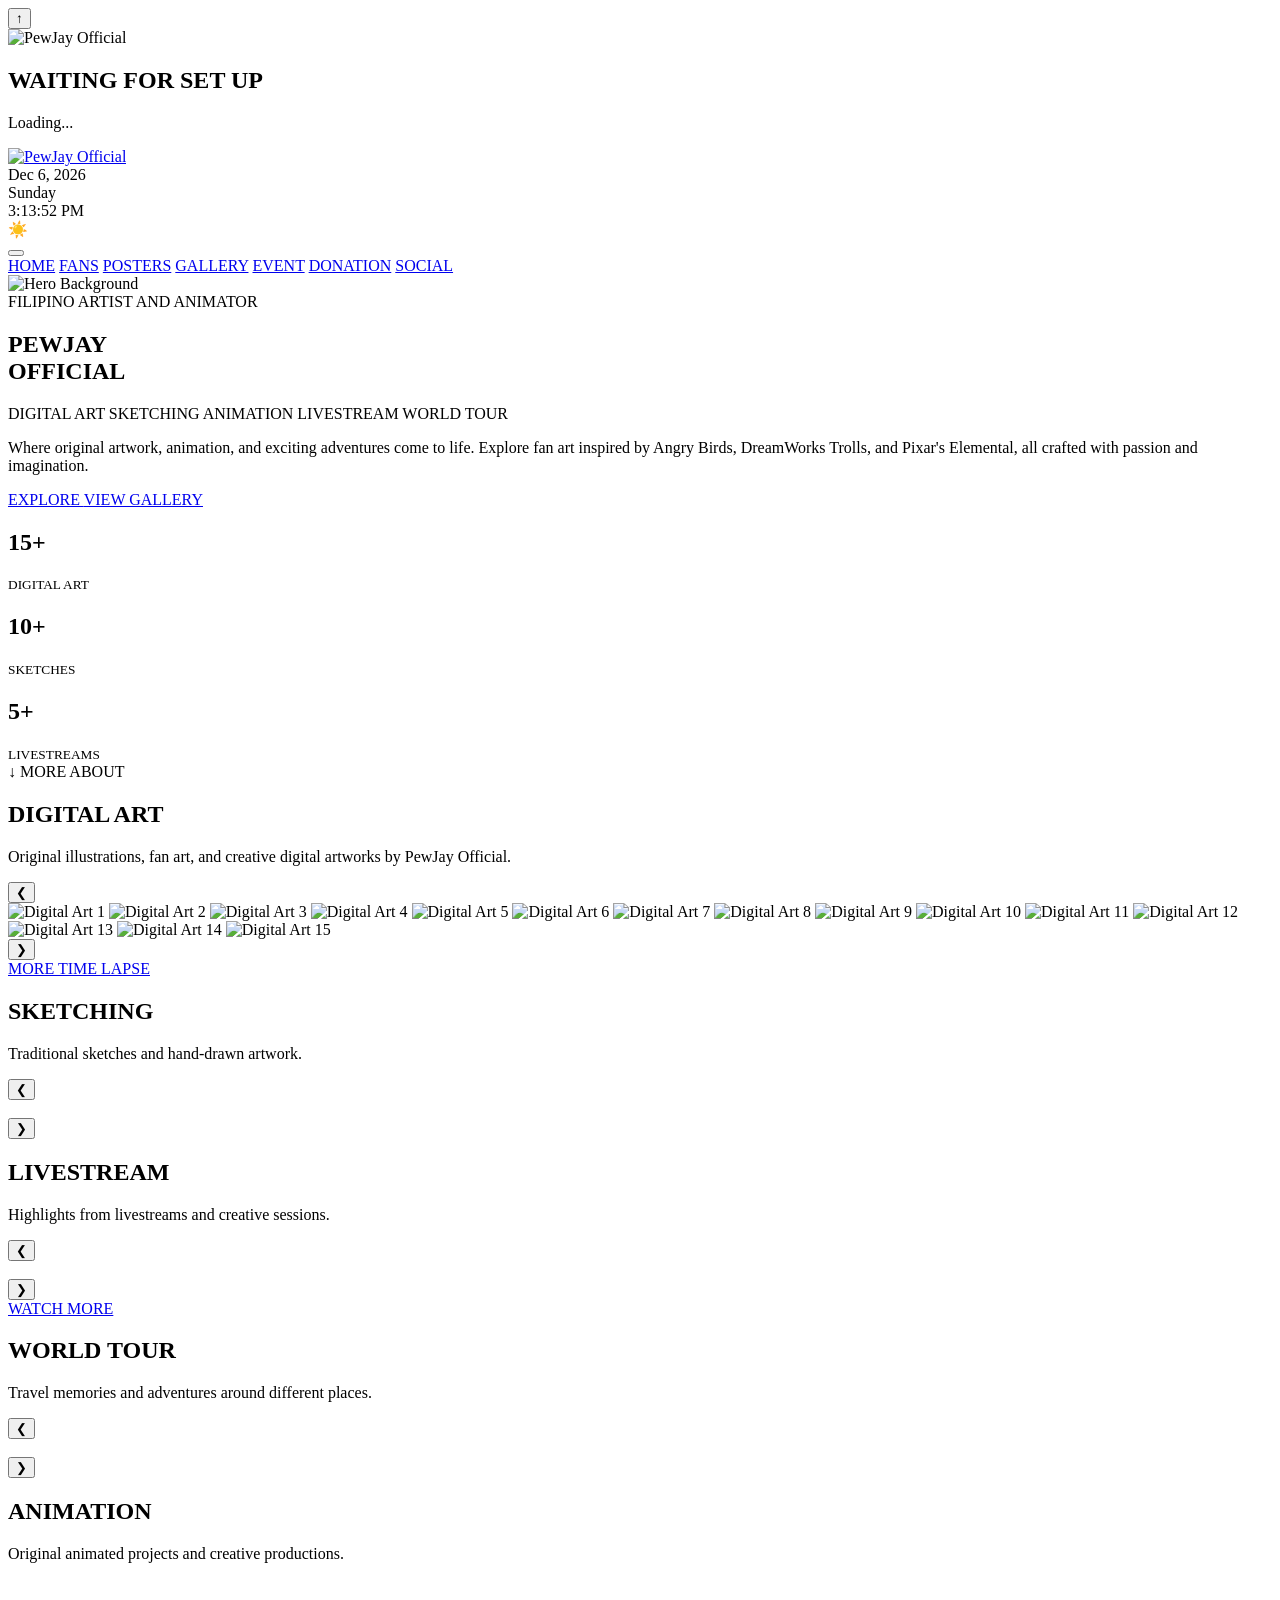
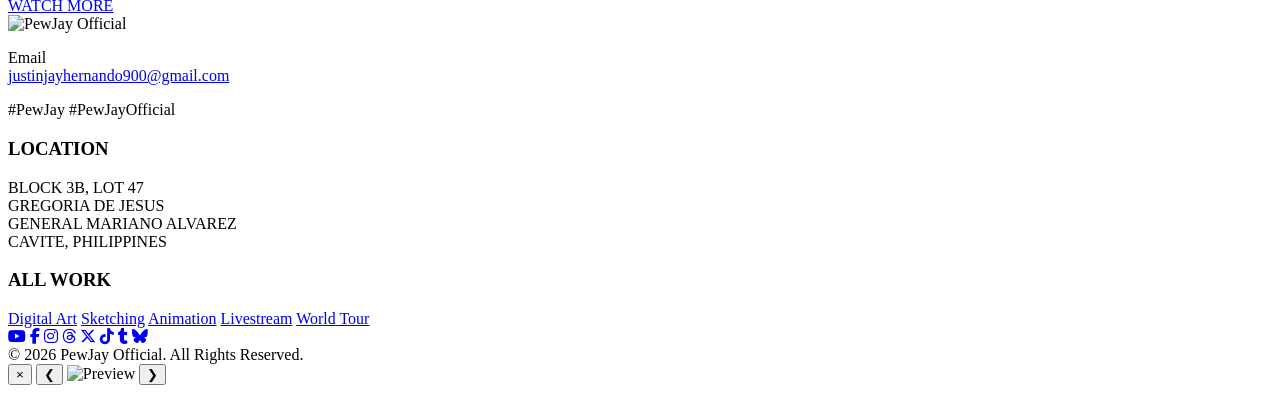
==== index.html @ 34555b6b "main" ====
<!DOCTYPE html>
<html lang="en">
<head>
    <meta charset="UTF-8">
    <meta name="viewport" content="width=device-width, initial-scale=1.0">

    <title>PewJay Official</title>

    <link rel="icon" href="images/logo/favicon.png">

    <!-- CSS -->
    <link rel="stylesheet" href="css/style.css">
    <link rel="stylesheet" href="css/animations.css">
    <link rel="stylesheet" href="css/responsive.css">

    <!-- Google Font -->
    <link rel="preconnect" href="https://fonts.googleapis.com">
    <link rel="preconnect" href="https://fonts.gstatic.com" crossorigin>
    <link href="https://fonts.googleapis.com/css2?family=Poppins:wght@300;400;500;600;700;800&display=swap" rel="stylesheet">
    <link rel="stylesheet" href="https://cdnjs.cloudflare.com/ajax/libs/font-awesome/6.7.2/css/all.min.css">

</head>

<body>

<!-- Scroll Progress -->
<div id="progressBar"></div>

<!-- Back To Top -->
<button id="backToTop" aria-label="Back to Top">
    ↑
</button>

<!-- Hero Particles -->
<div class="hero-particles">

    <span></span>
    <span></span>
    <span></span>
    <span></span>
    <span></span>
    <span></span>
    <span></span>
    <span></span>

</div>

<!-- ========================= -->
<!-- LOADING SCREEN -->
<!-- ========================= -->

<div id="loader">

    <div class="loader-card">

        <div class="loader-border"></div>

        <img src="images/logo/name.png"
             class="loader-logo"
             alt="PewJay Official">

        <h2>WAITING FOR SET UP</h2>

        <p>Loading...</p>

        <div class="loading-bar">

            <span></span>

        </div>

    </div>

</div>

<!-- ========================= -->
<!-- NAVIGATION -->
<!-- ========================= -->

<header class="navbar">

    <div class="nav-brand">
        <a href="index.html">
            <img src="images/logo/name.png"
            alt="PewJay Official"
            class="nav-logo">
        </a>
        <div id="navDate" class="nav-date"></div>
    </div>

    <div class="nav-right">

        <div class="datetime">

            <div class="day" id="day">
                Wednesday
            </div>

            <div class="clock" id="clock">
                12:00 PM
            </div>

        </div>

        <div class="theme-icon" id="themeIcon">
            ☀️
        </div>

        <button class="hamburger" id="hamburger">

            <span></span>
            <span></span>
            <span></span>

        </button>

    </div>

</header>

<!-- ========================= -->
<!-- MOBILE MENU -->
<!-- ========================= -->

<nav class="mobile-menu" id="mobileMenu">

    <a href="index.html">HOME</a>

    <a href="coming-soon.html">FANS</a>

    <a href="posters.html">POSTERS</a>

    <a href="coming-soon.html">GALLERY</a>

    <a href="event.html">EVENT</a>

    <a href="coming-soon.html">DONATION</a>

    <a href="social.html">SOCIAL</a>

</nav>

<!-- ========================= -->
<!-- HERO -->
<!-- ========================= -->

<section class="hero">

    <img src="images/hero/hero-bg.jpg"
         class="hero-bg"
         alt="Hero Background">

    <div class="hero-overlay"></div>

    <div class="hero-particles">
        <span></span>
        <span></span>
        <span></span>
        <span></span>
        <span></span>
        <span></span>
        <span></span>
        <span></span>
    </div>

    <div class="hero-container">

        <!-- LEFT -->

        <div class="hero-left">

            <div class="hero-tag">

                FILIPINO ARTIST AND ANIMATOR

            </div>

            <h1>

                PEWJAY
                <br>
                OFFICIAL

            </h1>

            <div class="hero-skills">

                <span>DIGITAL ART</span>

                <span>SKETCHING</span>

                <span>ANIMATION</span>

                <span>LIVESTREAM</span>

                <span>WORLD TOUR</span>

            </div>

            <p>

                Where original artwork, animation, and exciting adventures
                come to life. Explore fan art inspired by Angry Birds,
                DreamWorks Trolls, and Pixar's Elemental,
                all crafted with passion and imagination.

            </p>

            <div class="hero-buttons">

                <a href="#digital-art" class="btn primary">

                    EXPLORE

                </a>

                <a href="gallery.html" class="btn secondary">

                    VIEW GALLERY

                </a>

            </div>

            <div class="hero-stats">

                <div class="stat-card">

                    <h2>15+</h2>

                    <small>DIGITAL ART</small>

                </div>

                <div class="stat-card">

                    <h2>10+</h2>

                    <small>SKETCHES</small>

                </div>

                <div class="stat-card">

                    <h2>5+</h2>

                    <small>LIVESTREAMS</small>

                </div>

            </div>

        </div>

    </div>

    <div class="scroll-down">

        ↓

        <span>MORE ABOUT</span>

    </div>

</section>

<!-- ========================= -->
<!-- DIGITAL ART -->
<!-- ========================= -->

<section class="gallery-section" id="digital-art">

    <div class="section-header">

        <h2>DIGITAL ART</h2>

        <p>
            Original illustrations, fan art, and creative digital artworks by PewJay Official.
        </p>

    </div>

    <div class="slider-wrapper">

        <button class="slider-btn prev" id="digitalPrev">
            &#10094;
        </button>

        <div class="gallery-track" id="digitalTrack">

            <img src="images/digital-art/01.jpg" alt="Digital Art 1">
            <img src="images/digital-art/02.jpg" alt="Digital Art 2">
            <img src="images/digital-art/03.jpg" alt="Digital Art 3">
            <img src="images/digital-art/04.jpg" alt="Digital Art 4">
            <img src="images/digital-art/05.jpg" alt="Digital Art 5">
            <img src="images/digital-art/06.jpg" alt="Digital Art 6">
            <img src="images/digital-art/07.jpg" alt="Digital Art 7">
            <img src="images/digital-art/08.jpg" alt="Digital Art 8">
            <img src="images/digital-art/09.jpg" alt="Digital Art 9">
            <img src="images/digital-art/10.jpg" alt="Digital Art 10">
            <img src="images/digital-art/11.jpg" alt="Digital Art 11">
            <img src="images/digital-art/12.jpg" alt="Digital Art 12">
            <img src="images/digital-art/13.jpg" alt="Digital Art 13">
            <img src="images/digital-art/14.jpg" alt="Digital Art 14">
            <img src="images/digital-art/15.jpg" alt="Digital Art 15">

        </div>

        <button class="slider-btn next" id="digitalNext">
            &#10095;
        </button>

    </div>

    <div class="section-button">

        <a href="fans.html" class="btn primary">

            MORE TIME LAPSE

        </a>

    </div>

</section>

<!-- ========================= -->
<!-- SKETCHING -->
<!-- ========================= -->

<section class="gallery-section" id="sketching">

    <div class="section-header">
        <h2>SKETCHING</h2>
        <p>Traditional sketches and hand-drawn artwork.</p>
    </div>

    <div class="slider-wrapper">

        <button class="slider-btn prev">&#10094;</button>

        <div class="gallery-track">

            <img src="images/sketching/01.jpg" alt="">
            <img src="images/sketching/02.jpg" alt="">
            <img src="images/sketching/03.jpg" alt="">
            <img src="images/sketching/04.jpg" alt="">
            <img src="images/sketching/05.jpg" alt="">
            <img src="images/sketching/06.jpg" alt="">
            <img src="images/sketching/07.jpg" alt="">
            <img src="images/sketching/08.jpg" alt="">
            <img src="images/sketching/09.jpg" alt="">
            <img src="images/sketching/10.jpg" alt="">

        </div>

        <button class="slider-btn next">&#10095;</button>

    </div>

</section>

<section class="gallery-section" id="livestream">

    <div class="section-header">

        <h2>LIVESTREAM</h2>

        <p>Highlights from livestreams and creative sessions.</p>

    </div>

    <div class="slider-wrapper">

        <button class="slider-btn prev">&#10094;</button>

        <div class="gallery-track">

            <img src="images/livestream/01.jpg" alt="">
            <img src="images/livestream/02.jpg" alt="">
            <img src="images/livestream/03.jpg" alt="">
            <img src="images/livestream/04.jpg" alt="">
            <img src="images/livestream/05.jpg" alt="">

        </div>

        <button class="slider-btn next">&#10095;</button>

    </div>

    <div class="section-button">

        <a href="#" class="btn primary">

            WATCH MORE

        </a>

    </div>

</section>

<section class="gallery-section" id="world-tour">

    <div class="section-header">

        <h2>WORLD TOUR</h2>

        <p>Travel memories and adventures around different places.</p>

    </div>

    <div class="slider-wrapper">

        <button class="slider-btn prev">&#10094;</button>

        <div class="gallery-track">

            <img src="images/world-tour/01.jpg" alt="">
            <img src="images/world-tour/02.jpg" alt="">
            <img src="images/world-tour/03.jpg" alt="">
            <img src="images/world-tour/04.jpg" alt="">
            <img src="images/world-tour/05.jpg" alt="">
            <img src="images/world-tour/06.jpg" alt="">
            <img src="images/world-tour/07.jpg" alt="">
            <img src="images/world-tour/08.jpg" alt="">
            <img src="images/world-tour/09.jpg" alt="">
            <img src="images/world-tour/10.jpg" alt="">
            <img src="images/world-tour/11.jpg" alt="">
            <img src="images/world-tour/12.jpg" alt="">
            <img src="images/world-tour/13.jpg" alt="">
            <img src="images/world-tour/14.jpg" alt="">
            <img src="images/world-tour/15.jpg" alt="">

        </div>

        <button class="slider-btn next">&#10095;</button>

    </div>

</section>

<section class="gallery-section" id="animation">

    <div class="section-header">

        <h2>ANIMATION</h2>

        <p>Original animated projects and creative productions.</p>

    </div>

    <div class="gallery-track animation-grid">

        <img src="images/animation/01.jpg" alt="">
        <img src="images/animation/02.jpg" alt="">
        <img src="images/animation/03.jpg" alt="">

    </div>

    <div class="section-button">

        <a href="#" class="btn primary">

            WATCH MORE

        </a>

    </div>

</section>

<!-- ========================= -->
<!-- FOOTER -->
<!-- ========================= -->

<footer class="footer">

    <div class="footer-container">

        <!-- LEFT -->

        <div class="footer-column">

            <img src="images/logo/name.png"
                 alt="PewJay Official"
                 class="footer-logo">

            <p class="footer-email">

                Email

                <br>

                <a href="mailto:justinjayhernando900@gmail.com">
                    justinjayhernando900@gmail.com
                </a>

            </p>

            <div class="hashtags">

                <span>#PewJay</span>

                <span>#PewJayOfficial</span>

            </div>

        </div>

        <!-- MIDDLE -->

        <div class="footer-column">

            <h3>LOCATION</h3>

            <p>

                BLOCK 3B, LOT 47

                <br>

                GREGORIA DE JESUS

                <br>

                GENERAL MARIANO ALVAREZ

                <br>

                CAVITE, PHILIPPINES

            </p>

        </div>

        <!-- RIGHT -->

        <div class="footer-column">

            <h3>ALL WORK</h3>

            <a href="#digital-art">Digital Art</a>
            <a href="#sketching">Sketching</a>
            <a href="#animation">Animation</a>
            <a href="#livestream">Livestream</a>
            <a href="#world-tour">World Tour</a>

        </div>

    </div>

    <!-- Social -->

    <div class="social-icons">

        <a href="https://youtube.com/@PewJay_Art"><i class="fa-brands fa-youtube"></i></a>

        <a href="https://www.facebook.com/share/1BvWfZyaUS/"><i class="fa-brands fa-facebook-f"></i></a>

        <a href="https://www.instagram.com/PewJay_Art"><i class="fa-brands fa-instagram"></i></a>

        <a href="https://www.threads.net/@pewjay_art"><i class="fa-brands fa-threads"></i></a>

        <a href="https://www.x.com/PewJay_Art"><i class="fa-brands fa-x-twitter"></i></a>

        <a href="https://www.tiktok.com/@pewjay_art"><i class="fa-brands fa-tiktok"></i></a>

        <a href="https://www.tumblr.com/pewjayart"><i class="fa-brands fa-tumblr"></i></a>

        <a href="https://bsky.app/profile/pewjayart.bsky.social"><i class="fa-brands fa-bluesky"></i></a>

    </div>

    <div class="copyright">

        © 2026 PewJay Official.
        All Rights Reserved.

    </div>

</footer>

<!-- ========================= -->
<!-- JS -->
<!-- ========================= -->

<script src="js/menu.js"></script>
<script src="js/datetime.js"></script>
<script src="js/script.js"></script>
<script src="js/slider.js"></script>

<!-- ========================= -->
<!-- IMAGE LIGHTBOX -->
<!-- ========================= -->

<div class="lightbox" id="lightbox">

    <button class="lightbox-close" id="lightboxClose">
        &times;
    </button>

    <button class="lightbox-arrow lightbox-prev" id="lightboxPrev">
        &#10094;
    </button>

    <img src="" alt="Preview" id="lightboxImage">

    <button class="lightbox-arrow lightbox-next" id="lightboxNext">
        &#10095;
    </button>

</div>

</body>
</html>
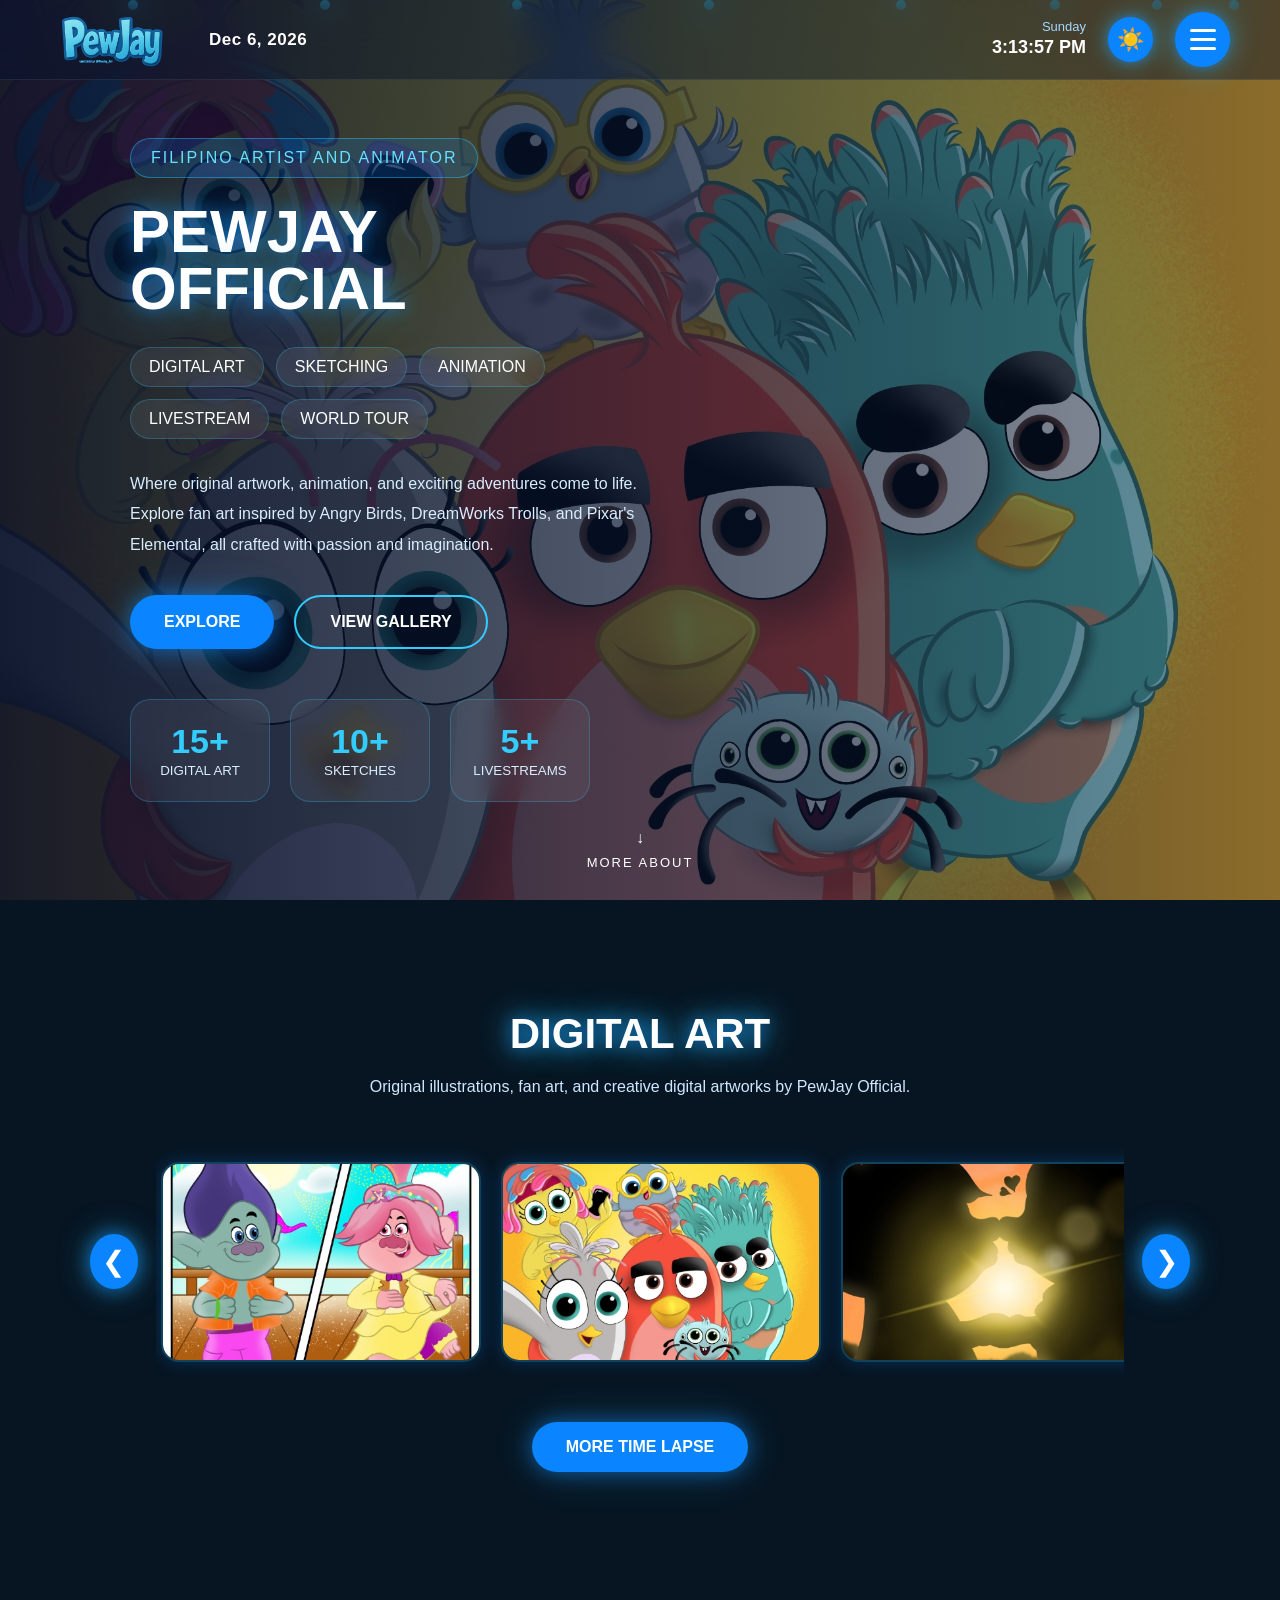
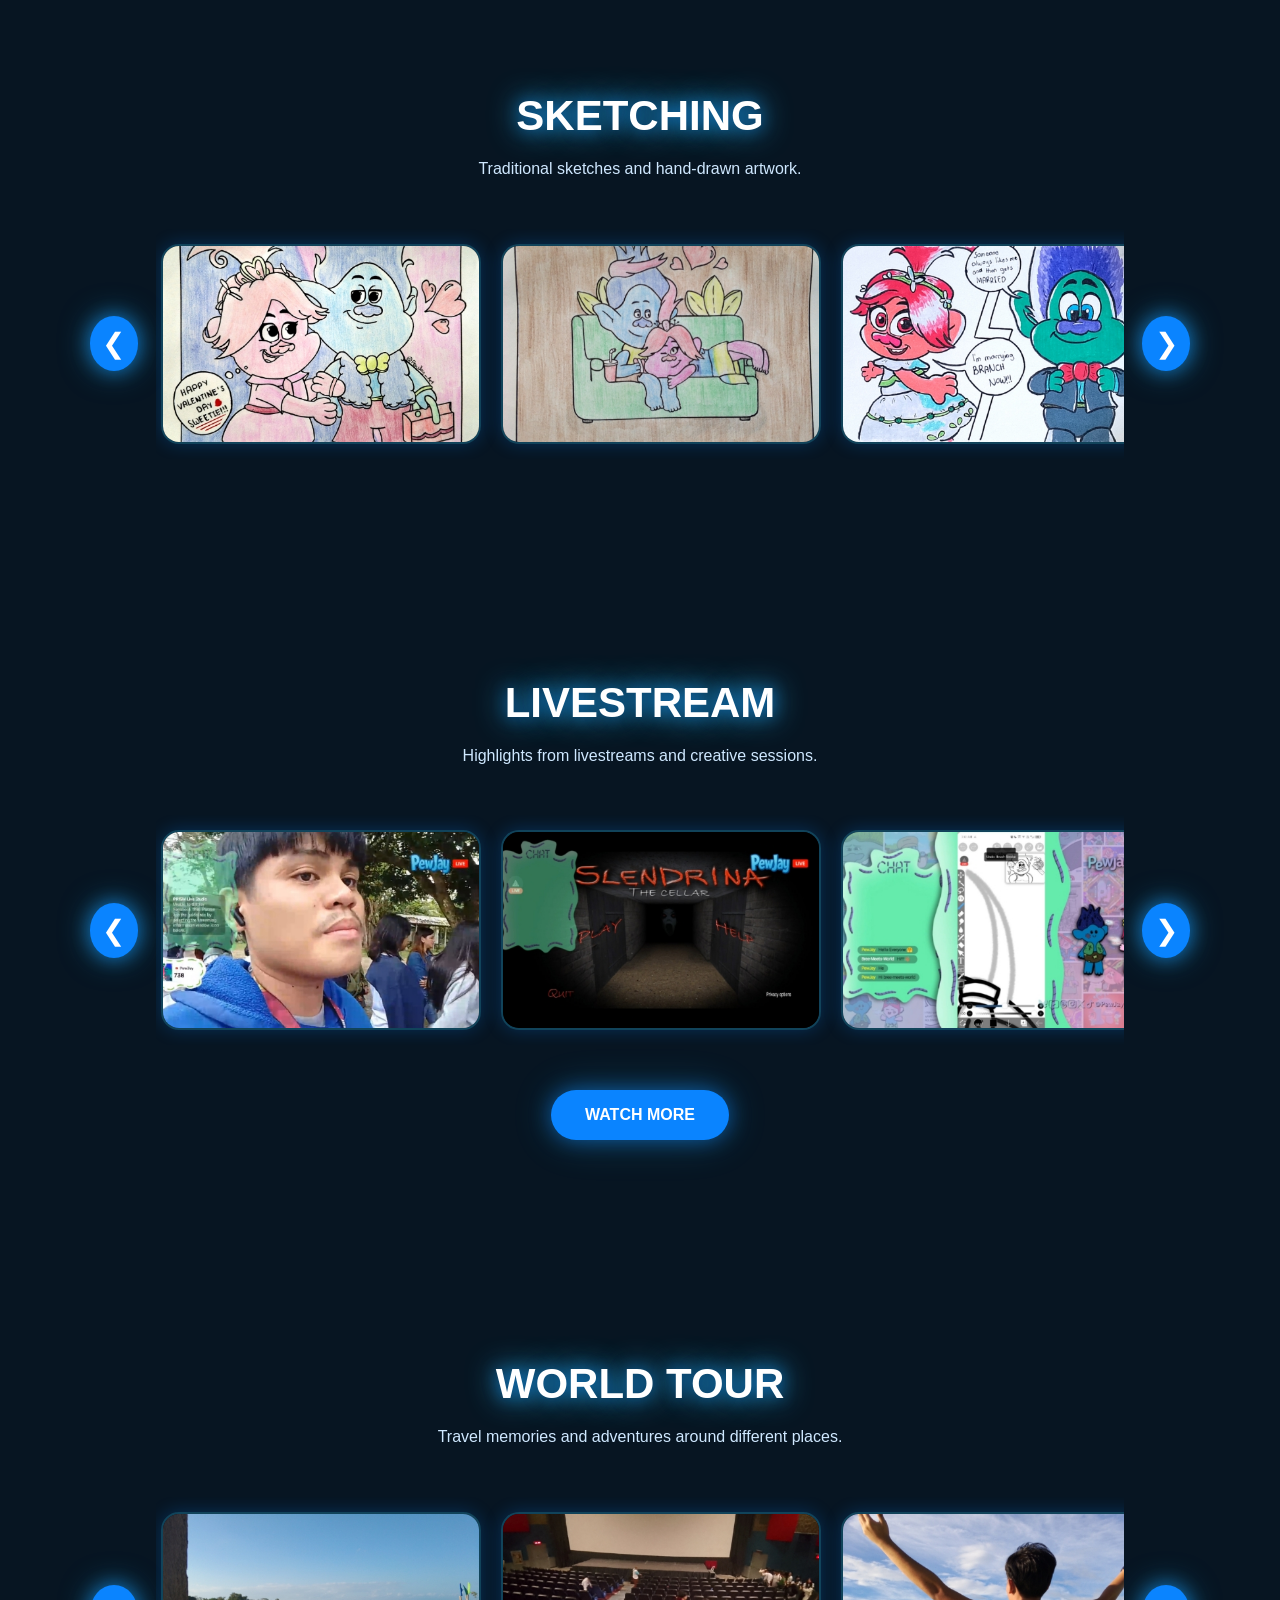
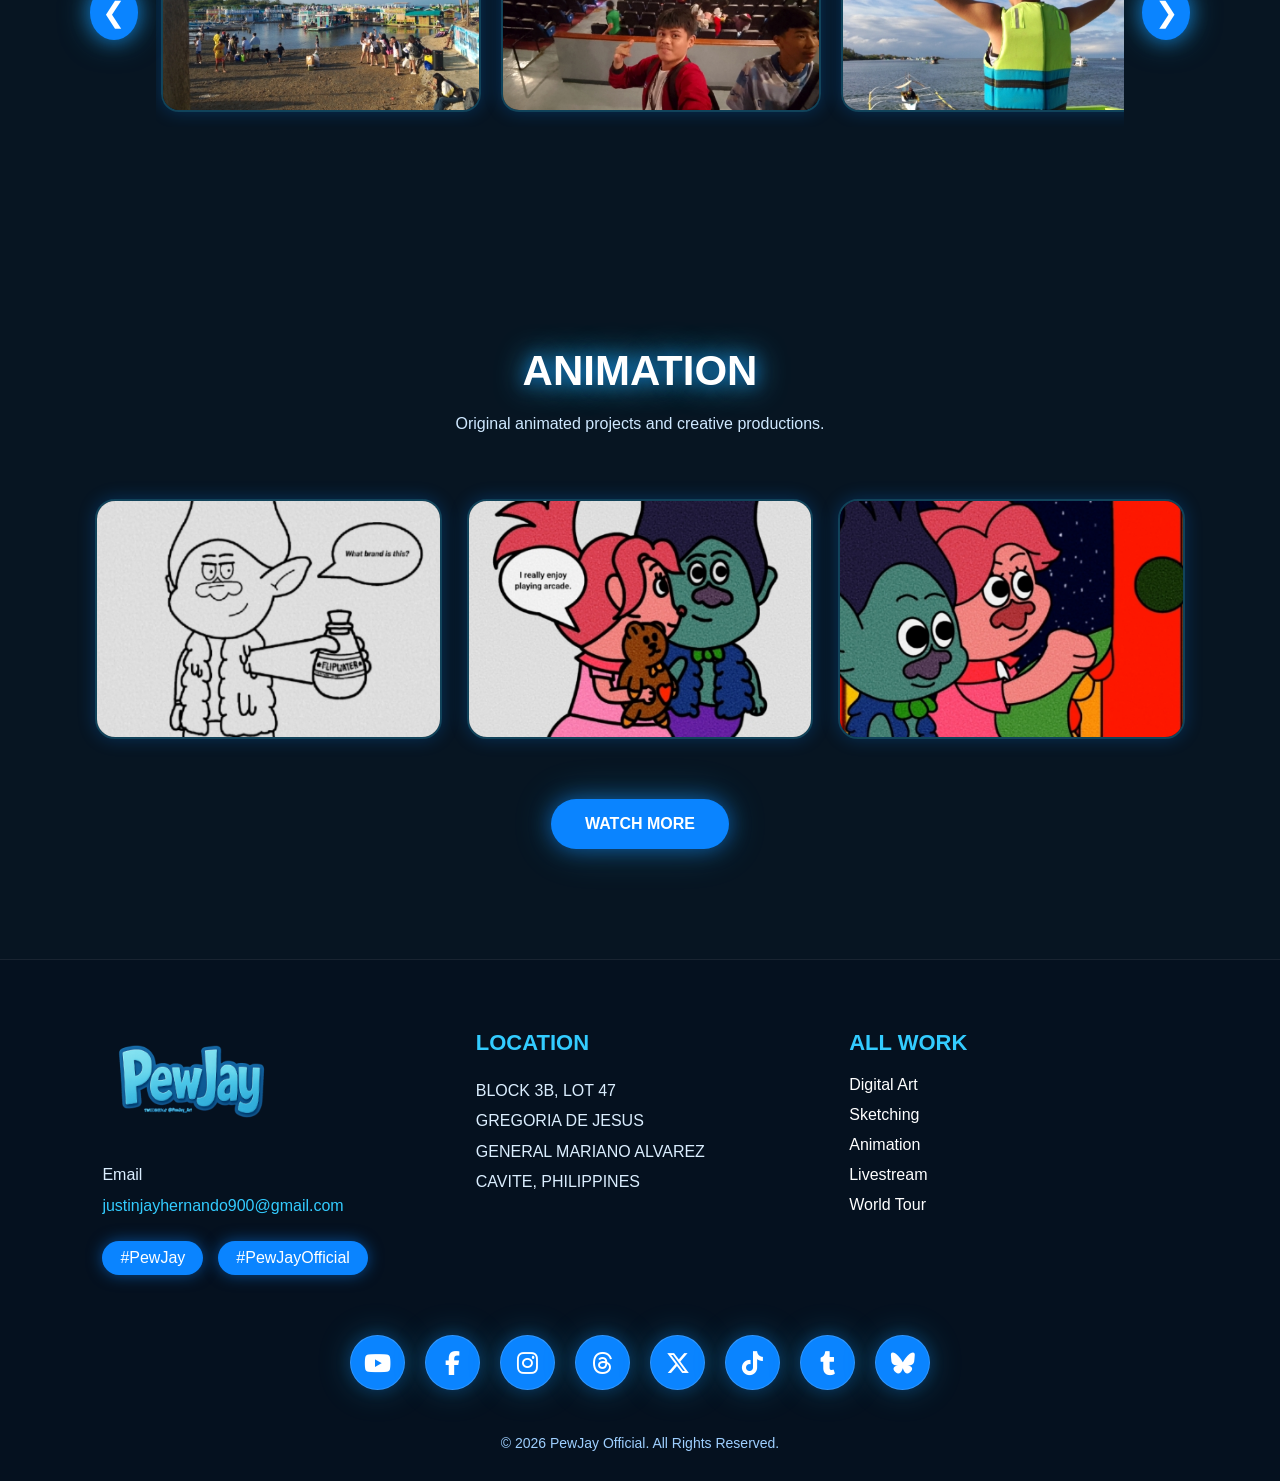
==== commit 64904736: "Web Public" ====
--- a/index.html
+++ b/index.html
@@ -314,7 +314,7 @@
 
     <div class="section-button">
 
-        <a href="fans.html" class="btn primary">
+        <a href="https://www.youtube.com/playlist?list=PLz_IJ1Y2qDjf3nwlN-9SB6114hs3--nUu" class="btn primary">
 
             MORE TIME LAPSE
 
@@ -460,7 +460,7 @@
 
     <div class="section-button">
 
-        <a href="#" class="btn primary">
+        <a href="https://www.youtube.com/playlist?list=PLz_IJ1Y2qDjft7EW_Q4PwpkhBrp4nhJ3N" class="btn primary">
 
             WATCH MORE
 
--- a/css/style.css
+++ b/css/style.css
@@ -0,0 +1,1757 @@
+/* ==========================================
+   PEWJAY OFFICIAL
+   Main Stylesheet
+========================================== */
+
+*{
+    margin:0;
+    padding:0;
+    box-sizing:border-box;
+}
+
+html{
+    scroll-behavior:smooth;
+}
+
+body{
+    font-family:'Poppins',sans-serif;
+    background:#071522;
+    color:#fff;
+    overflow-x:hidden;
+}
+
+/* Scrollbar */
+
+::-webkit-scrollbar{
+    width:10px;
+}
+
+::-webkit-scrollbar-track{
+    background:#071522;
+}
+
+::-webkit-scrollbar-thumb{
+    background:#0A84FF;
+    border-radius:20px;
+}
+
+::-webkit-scrollbar-thumb:hover{
+    background:#33CCFF;
+}
+
+/* ===========================
+   Navigation
+=========================== */
+
+.navbar{
+    position:fixed;
+    top:0;
+    left:0;
+    width:100%;
+    height:80px;
+    display:flex;
+    justify-content:space-between;
+    align-items:center;
+    padding:0 70px;
+    z-index:9999;
+
+    background:rgba(8,20,45,.45);
+    backdrop-filter:blur(18px);
+
+    border-bottom:1px solid rgba(255,255,255,.08);
+
+    transition:.35s;
+}
+
+.nav-logo img{
+    height:60px;
+    display:block;
+}
+
+.nav-right{
+    display:flex;
+    align-items:center;
+    gap:22px;
+}
+
+/* Logo + Date */
+
+.nav-brand{
+
+    display:flex;
+
+    align-items:center;
+
+    gap:18px;
+
+}
+
+.nav-logo{
+
+    width:125px;
+
+    height:auto;
+
+    margin-top: 7px;
+
+}
+
+.nav-date{
+
+    padding:8px 16px;
+
+    border-radius:30px;
+
+    color:#FFFFFF;
+
+    font-size:17px;
+
+    font-weight:600;
+
+    letter-spacing:.5px;
+
+    white-space:nowrap;
+
+
+}
+
+/* ===========================
+   Date Time
+=========================== */
+
+.datetime{
+    text-align:right;
+    line-height:1.3;
+}
+
+.day{
+    font-size:13px;
+    color:#A6D8FF;
+}
+
+.clock{
+    font-size:18px;
+    font-weight:700;
+    color:#ffffff;
+}
+
+/* ===========================
+   Day / Night
+=========================== */
+
+.theme-icon{
+    width:45px;
+    height:45px;
+
+    border-radius:50%;
+
+    display:flex;
+    align-items:center;
+    justify-content:center;
+
+    background:#0A84FF;
+
+    cursor:pointer;
+
+    font-size:22px;
+
+    box-shadow:
+    0 0 10px #0a84ff7e,
+    0 0 25px #33ccff7a;
+
+    transition:.3s;
+}
+
+.theme-icon:hover{
+
+    transform:rotate(25deg) scale(1.08);
+
+}
+
+/* ===========================
+   Hamburger
+=========================== */
+
+.hamburger{
+
+    width:55px;
+    height:55px;
+    transition:.3s;
+
+
+    border:none;
+    outline:none;
+
+    border-radius:50%;
+
+    cursor:pointer;
+
+    display:flex;
+    flex-direction:column;
+    justify-content:center;
+    align-items:center;
+
+    gap:6px;
+
+    background:#0A84FF;
+
+    box-shadow:
+    0 0 10px #0a84ff7c,
+    0 0 30px #33ccff79;
+
+}
+
+.hamburger.active span:nth-child(1){
+
+    transform:
+    translateY(9px)
+    rotate(45deg);
+
+}
+
+.hamburger.active span:nth-child(2){
+
+    opacity:0;
+
+}
+
+.hamburger.active span:nth-child(3){
+
+    transform:
+    translateY(-9px)
+    rotate(-45deg);
+
+}
+
+.hamburger span{
+
+    width:26px;
+    height:3px;
+
+    border-radius:5px;
+
+    background:white;
+
+    transition:.35s;
+
+}
+
+/* ===========================
+   Mobile Menu
+=========================== */
+
+.mobile-menu{
+
+    position:fixed;
+
+    top:80px;
+    right:-320px;
+
+    width:280px;
+    height:calc(100vh - 80px);
+
+    background:#071522;
+
+    display:flex;
+    flex-direction:column;
+
+    padding:40px;
+
+    gap:25px;
+
+    transition:.35s;
+
+    z-index:999;
+
+    border-left:1px solid rgba(255,255,255,.08);
+
+}
+
+.mobile-menu.active{
+
+    right:0;
+
+}
+
+.mobile-menu a{
+
+    position:relative;
+
+    color:white;
+
+    text-decoration:none;
+
+    font-weight:600;
+
+    letter-spacing:1px;
+
+    transition:.3s;
+
+}
+
+.mobile-menu a::after{
+
+    content:"";
+
+    position:absolute;
+
+    left:0;
+
+    bottom:-6px;
+
+    width:0;
+
+    height:2px;
+
+    background:#33CCFF;
+
+    transition:.35s;
+
+}
+
+.mobile-menu a:hover::after{
+
+    width:100%;
+
+}
+
+.mobile-menu a:hover{
+
+    color:#33CCFF;
+
+    padding-left:8px;
+
+}
+
+/* ===========================
+   Hero
+=========================== */
+
+.hero{
+
+    position:relative;
+
+    min-height:100vh;
+
+    display:flex;
+
+    align-items:center;
+
+    overflow:hidden;
+
+}
+
+.hero-bg{
+
+    position:absolute;
+
+    inset:0;
+
+    width:100%;
+
+    height:100%;
+
+    object-fit:cover;
+
+    animation:zoomHero 20s ease-in-out infinite alternate;
+
+}
+
+.hero-overlay{
+
+    position:absolute;
+
+    inset:0;
+
+    background:
+    linear-gradient(
+    90deg,
+    rgba(6,15,40,.92),
+    rgba(6,20,45,.70),
+    rgba(5,20,45,.45)
+    );
+
+}
+
+.hero-container{
+
+    position:relative;
+
+    z-index:5;
+
+    width:100%;
+    max-width:1500px;
+
+    margin:0 auto;
+
+    padding:120px 100px 80px;
+
+    display:grid;
+
+    grid-template-columns:1.1fr .9fr;
+
+    gap:80px;
+
+    align-items:center;
+
+}
+
+.hero-tag{
+
+    display:inline-block;
+
+    padding:10px 20px;
+
+    border-radius:50px;
+
+    background:rgba(10,132,255,.18);
+
+    border:1px solid rgba(51,204,255,.4);
+
+    color:#66E0FF;
+
+    letter-spacing:2px;
+
+    margin-bottom:25px;
+
+}
+
+.hero h1{
+
+    font-size:84px;
+
+    line-height:.95;
+
+    margin-bottom:30px;
+
+    text-shadow:
+
+    0 0 15px #0a84ff88,
+
+    0 0 35px #33ccff85;
+
+}
+
+.hero-skills{
+
+    display:flex;
+
+    flex-wrap:wrap;
+
+    gap:12px;
+
+    margin-bottom:30px;
+
+}
+
+.hero-skills span{
+
+    padding:10px 18px;
+
+    border-radius:50px;
+
+    background:rgba(255,255,255,.08);
+
+    border:1px solid rgba(51,204,255,.25);
+
+    backdrop-filter:blur(8px);
+
+}
+
+.hero p{
+
+    max-width:650px;
+
+    line-height:1.9;
+
+    color:#D8EDFF;
+
+}
+
+.hero-image{
+
+    display:flex;
+
+    justify-content:center;
+
+}
+
+.hero-image img{
+
+    width:100%;
+
+    max-width:520px;
+
+    animation:floatHero 5s ease-in-out infinite;
+
+    filter:
+
+    drop-shadow(0 0 20px #0A84FF)
+
+    drop-shadow(0 0 50px #33CCFF);
+
+}
+
+.hero-stats{
+
+    display:flex;
+
+    gap:20px;
+
+    margin-top:50px;
+
+}
+
+
+.stat-card{
+
+    width:140px;
+
+    padding:22px;
+
+    text-align:center;
+
+    border-radius:20px;
+
+    background:rgba(255,255,255,.06);
+
+    border:1px solid rgba(51,204,255,.25);
+
+    backdrop-filter:blur(12px);
+
+}
+
+.stat-card h2{
+
+    color:#33CCFF;
+
+    font-size:34px;
+
+}
+
+.stat-card small{
+
+    color:#D8EDFF;
+
+}
+
+.scroll-down{
+
+    position:absolute;
+
+    bottom:30px;
+
+    left:50%;
+
+    transform:translateX(-50%);
+
+    display:flex;
+
+    flex-direction:column;
+
+    align-items:center;
+
+    color:white;
+
+    animation:bounce 2s infinite;
+
+}
+
+.scroll-down span{
+
+    margin-top:8px;
+
+    font-size:13px;
+
+    letter-spacing:2px;
+
+}
+
+@keyframes bounce{
+
+    0%,100%{
+
+        transform:translateX(-50%) translateY(0);
+
+    }
+
+    50%{
+
+        transform:translateX(-50%) translateY(10px);
+
+    }
+
+}
+
+.hero-left{
+
+    max-width:650px;
+
+    padding-left:30px;
+
+}
+
+
+/* ===========================
+   Buttons
+=========================== */
+
+.hero-buttons{
+
+    display:flex;
+
+    gap:20px;
+
+    margin-top:35px;
+
+}
+
+.btn{
+
+    position:relative;
+
+    overflow:hidden;
+
+    display:inline-flex;
+
+    align-items:center;
+
+    justify-content:center;
+
+    padding:16px 34px;
+
+    border-radius:50px;
+
+    text-decoration:none;
+
+    font-weight:700;
+
+    color:#fff;
+
+    transition:.35s ease;
+
+}
+
+.btn::before{
+
+    content:"";
+
+    position:absolute;
+
+    top:0;
+
+    left:-120%;
+
+    width:60%;
+
+    height:100%;
+
+    background:rgba(255,255,255,.25);
+
+    transform:skewX(-25deg);
+
+    transition:.6s;
+
+}
+
+.btn:hover::before{
+
+    left:140%;
+
+}
+
+.btn:hover{
+
+    transform:translateY(-5px) scale(1.04);
+
+}
+
+.primary{
+
+    background:#0A84FF;
+
+    color:white;
+
+    box-shadow:
+    0 0 20px #0a84ff80,
+    0 0 40px #33ccff3f;
+
+}
+
+.primary:hover{
+
+    transform:translateY(-5px);
+
+}
+
+.secondary{
+
+    border:2px solid #33CCFF;
+
+    color:white;
+
+}
+
+.secondary:hover{
+
+    background:#33CCFF;
+
+    color:#071522;
+
+}
+
+/* ===========================
+   Animation
+=========================== */
+
+@keyframes zoomHero{
+
+    from{
+
+        transform:scale(1);
+
+    }
+
+    to{
+
+        transform:scale(1.08);
+
+    }
+
+}
+
+/* ==========================================
+   Gallery Section
+========================================== */
+
+.gallery-section{
+
+    padding:110px 7%;
+    background:#071522;
+
+}
+
+.section-header{
+
+    text-align:center;
+    margin-bottom:45px;
+
+}
+
+.section-header h2{
+
+    font-size:42px;
+    margin-bottom:15px;
+    animation:glowTitle 3s ease-in-out infinite;
+
+    color:#fff;
+
+    text-shadow:
+    0 0 15px #0a84ff83,
+    0 0 30px #33CCFF;
+
+}
+
+@keyframes glowTitle{
+
+    0%,100%{
+
+        text-shadow:
+        0 0 10px #0A84FF,
+        0 0 20px #33CCFF;
+
+    }
+
+    50%{
+
+        text-shadow:
+        0 0 20px #33CCFF,
+        0 0 45px #66E0FF;
+
+    }
+
+}
+
+.section-header p{
+
+    max-width:700px;
+    margin:auto;
+    color:#CFE8FF;
+    line-height:1.8;
+
+}
+
+.slider-wrapper{
+
+    position:relative;
+    display:flex;
+    align-items:center;
+
+}
+
+.gallery-track{
+
+    display:flex;
+    gap:20px;
+
+    overflow-x:auto;
+    scroll-behavior:smooth;
+
+    scrollbar-width:none;
+
+    width:100%;
+
+    padding:15px 5px;
+
+}
+
+.gallery-track::-webkit-scrollbar{
+
+    display:none;
+
+}
+
+.gallery-track img{
+
+    width:320px;
+    height:200px;
+
+    object-fit:cover;
+
+    border-radius:18px;
+
+    flex:none;
+
+    cursor:pointer;
+
+    transition:.4s ease;
+
+    border:2px solid rgba(51,204,255,.25);
+
+    box-shadow:
+    0 0 18px rgba(10, 132, 255, 0.247);
+
+}
+
+.gallery-track img:hover{
+
+     transform:
+
+        translateY(-10px)
+
+        scale(1)
+
+        rotate(-0.5deg);
+
+    border-color:#33CCFF;
+
+    box-shadow:
+    0 0 20px #0a84ff00,
+    0 0 40px #33ccff00;
+
+}
+
+.slider-btn{
+
+    width:55px;
+    height:55px;
+
+    border:none;
+
+    border-radius:50%;
+
+    cursor:pointer;
+
+    font-size:28px;
+
+    color:#fff;
+
+    background:#0A84FF;
+
+    box-shadow:
+    0 0 18px #0a84ff83,
+    0 0 30px #33ccff83;
+
+    transition:.3s;
+
+    z-index:5;
+
+}
+
+.slider-btn:hover{
+
+    transform:scale(1.1);
+
+}
+
+.prev{
+
+    margin-right:18px;
+
+}
+
+.next{
+
+    margin-left:18px;
+
+}
+
+.section-button{
+
+    text-align:center;
+    margin-top:45px;
+
+}
+
+/* Animation Grid */
+
+.animation-grid{
+
+    display:grid;
+
+    grid-template-columns:repeat(auto-fit,minmax(300px,1fr));
+
+    gap:25px;
+
+    overflow:visible;
+
+}
+
+.animation-grid img{
+
+    width:100%;
+    height:240px;
+
+    border-radius:20px;
+
+    object-fit:cover;
+
+}
+
+/* ==========================================
+   FOOTER
+========================================== */
+
+.footer{
+
+    background:#05111F;
+
+    padding:70px 8% 30px;
+
+    border-top:1px solid rgba(255,255,255,.08);
+
+}
+
+.footer-container{
+
+    display:grid;
+
+    grid-template-columns:
+    repeat(auto-fit,minmax(250px,1fr));
+
+    gap:45px;
+
+}
+
+.footer-column h3{
+
+    margin-bottom:20px;
+
+    color:#33CCFF;
+
+    font-size:22px;
+
+}
+
+.footer-logo{
+
+    width:180px;
+
+    margin-bottom:25px;
+
+}
+
+.footer-column p{
+
+    line-height:1.9;
+
+    color:#dbeeff;
+
+}
+
+.footer-column a{
+
+    display:block;
+
+    color:white;
+
+    text-decoration:none;
+
+    margin-bottom:12px;
+
+    transition:.3s;
+
+}
+
+.footer-column a:hover{
+
+    color:#33CCFF;
+
+    padding-left:8px;
+
+}
+
+.footer-email{
+
+    margin-bottom:20px;
+
+}
+
+.footer-email a{
+
+    display:inline;
+
+    color:#33CCFF;
+
+}
+
+.hashtags{
+
+    display:flex;
+
+    gap:15px;
+
+    flex-wrap:wrap;
+
+    margin-top:20px;
+
+}
+
+.hashtags span{
+
+    background:#0A84FF;
+
+    padding:8px 18px;
+
+    border-radius:30px;
+
+    box-shadow:
+
+    0 0 15px #0a84ff81;
+
+}
+
+/* ==========================================
+   SOCIAL ICONS
+========================================== */
+
+.social-icons{
+
+    display:flex;
+
+    justify-content:center;
+
+    align-items:center;
+
+    gap:20px;
+
+    margin-top:60px;
+
+    flex-wrap:wrap;
+
+}
+
+.social-icons a{
+
+    width:55px;
+
+    height:55px;
+
+    display:flex;
+
+    align-items:center;
+
+    justify-content:center;
+
+    text-decoration:none;
+
+    color:#FFFFFF;
+
+    font-size:24px;
+
+    border-radius:50%;
+
+    background:#0A84FF;
+
+    border:1px solid rgba(255,255,255,.15);
+
+    box-shadow:
+        0 0 15px #0a84ff3d,
+        0 0 35px #33ccff3a;
+
+    transition:all .3s ease;
+
+}
+
+.social-icons a i{
+
+    color:#FFFFFF;
+
+    text-decoration:none;
+
+    line-height:1;
+
+}
+
+.social-icons a:hover{
+
+    background:#33CCFF;
+
+    color:#FFFFFF;
+
+    transform:translateY(-6px) scale(1.08);
+
+    box-shadow:
+        0 0 20px #33CCFF,
+        0 0 45px #33CCFF;
+
+}
+
+.social-icons a:hover i{
+
+    color:#FFFFFF;
+
+}
+
+/* Copyright */
+
+.copyright{
+
+    text-align:center;
+
+    margin-top:45px;
+
+    color:#9ecfff;
+
+    font-size:14px;
+
+}
+
+/* ==========================================
+   LOADING SCREEN
+========================================== */
+
+#loader{
+
+    position:fixed;
+
+    inset:0;
+
+    background:#071522;
+
+    display:flex;
+
+    justify-content:center;
+
+    align-items:center;
+
+    z-index:999999;
+
+    transition:
+        opacity .6s ease,
+        visibility .6s ease;
+
+}
+
+#loader.hide{
+
+    opacity:0;
+
+    visibility:hidden;
+
+}
+
+.loader-content{
+
+    text-align:center;
+
+}
+
+.loader-logo{
+
+    width:220px;
+
+    margin-bottom:40px;
+
+    animation:logoFloat 2.5s ease-in-out infinite;
+
+}
+
+.loader-ring{
+
+    width:70px;
+
+    height:70px;
+
+    border-radius:50%;
+
+    border:6px solid rgba(255,255,255,.15);
+
+    border-top:6px solid #33CCFF;
+
+    margin:auto;
+
+    animation:spin 1s linear infinite;
+
+    box-shadow:
+
+    0 0 25px #0a84ff85,
+
+    0 0 40px #33ccff79;
+
+}
+
+.loader-text{
+
+    margin-top:25px;
+
+    font-size:18px;
+
+    letter-spacing:2px;
+
+    color:#D7F0FF;
+
+}
+
+.loader-card{
+
+    position:relative;
+
+    width:380px;
+
+    padding:45px;
+
+    border-radius:28px;
+
+    background:rgba(255,255,255,.05);
+
+    backdrop-filter:blur(18px);
+
+    overflow:hidden;
+
+    text-align:center;
+
+    border:1px solid rgba(255,255,255,.08);
+
+}
+
+.loader-border{
+
+    position:absolute;
+
+    inset:-2px;
+
+    border-radius:30px;
+
+    background:
+
+    conic-gradient(
+
+    transparent,
+
+    transparent,
+
+    #33CCFF,
+
+    #00BFFF,
+
+    transparent,
+
+    transparent
+
+    );
+
+    animation:borderRotate 2.2s linear infinite;
+
+}
+
+.loader-border::before{
+
+    content:"";
+
+    position:absolute;
+
+    inset:3px;
+
+    border-radius:28px;
+
+    background:#071522;
+
+}
+
+.loader-card>*{
+
+    position:relative;
+
+    z-index:2;
+
+}
+
+@keyframes borderRotate{
+
+    from{
+
+        transform:rotate(0deg);
+
+    }
+
+    to{
+
+        transform:rotate(360deg);
+
+    }
+
+}
+
+.loading-bar{
+
+    width:100%;
+
+    height:8px;
+
+    margin-top:30px;
+
+    border-radius:30px;
+
+    overflow:hidden;
+
+    background:#16304A;
+
+}
+
+.loading-bar span{
+
+    display:block;
+
+    width:40%;
+
+    height:100%;
+
+    border-radius:30px;
+
+    background:linear-gradient(
+
+    90deg,
+
+    #00BFFF,
+
+    #33CCFF,
+
+    #FFFFFF,
+
+    #33CCFF
+
+    );
+
+    animation:loadingMove 1.6s infinite;
+
+}
+
+@keyframes loadingMove{
+
+    from{
+
+        transform:translateX(-100%);
+
+    }
+
+    to{
+
+        transform:translateX(260%);
+
+    }
+
+}
+
+.loader-logo{
+
+    width:180px;
+
+    margin-bottom:20px;
+
+    animation:floatLogo 3s ease-in-out infinite;
+
+}
+
+@keyframes floatLogo{
+
+    0%,100%{
+
+        transform:translateY(0);
+
+    }
+
+    50%{
+
+        transform:translateY(-8px);
+
+    }
+
+}
+
+/* Animation */
+
+@keyframes spin{
+
+    from{
+
+        transform:rotate(0deg);
+
+    }
+
+    to{
+
+        transform:rotate(360deg);
+
+    }
+
+}
+
+@keyframes logoFloat{
+
+    0%{
+
+        transform:translateY(0);
+
+    }
+
+    50%{
+
+        transform:translateY(-10px);
+
+    }
+
+    100%{
+
+        transform:translateY(0);
+
+    }
+
+}
+
+/* ==========================================
+   IMAGE LIGHTBOX
+========================================== */
+
+.lightbox{
+
+    position:fixed;
+
+    inset:0;
+
+    background:rgba(2,8,20,.94);
+
+    backdrop-filter:blur(14px);
+
+    display:flex;
+
+    justify-content:center;
+
+    align-items:center;
+
+    opacity:0;
+
+    visibility:hidden;
+
+    transition:.35s;
+
+    z-index:999999;
+
+}
+
+.lightbox.show{
+
+    opacity:1;
+
+    visibility:visible;
+
+}
+
+.lightbox img{
+
+    width:min(90%,1100px);
+
+    max-height:85vh;
+
+    object-fit:contain;
+
+    border-radius:20px;
+
+    border:3px solid #33CCFF;
+
+    box-shadow:
+
+    0 0 30px #0a84ff83,
+
+    0 0 60px #33ccff7a;
+
+}
+
+.lightbox-close{
+
+    position:absolute;
+
+    top:25px;
+
+    right:30px;
+
+    width:55px;
+
+    height:55px;
+
+    border:none;
+
+    border-radius:50%;
+
+    cursor:pointer;
+
+    background:#0A84FF;
+
+    color:#fff;
+
+    font-size:34px;
+
+    box-shadow:
+
+    0 0 18px #0a84ff7e,
+
+    0 0 35px #33ccff83;
+
+}
+
+.lightbox-arrow{
+
+    position:absolute;
+
+    width:60px;
+
+    height:60px;
+
+    border:none;
+
+    border-radius:50%;
+
+    cursor:pointer;
+
+    background:#0A84FF;
+
+    color:#fff;
+
+    font-size:30px;
+
+    box-shadow:
+
+    0 0 18px #0a84ff83,
+
+    0 0 35px #33ccff7a;
+
+}
+
+.lightbox-prev{
+
+    left:30px;
+
+}
+
+.lightbox-next{
+
+    right:30px;
+
+}
+
+.lightbox-close:hover,
+.lightbox-arrow:hover{
+
+    transform:scale(1.08);
+
+}
+
+/* =====================================
+   Scroll Progress
+===================================== */
+
+#progressBar{
+
+    position:fixed;
+
+    top:0;
+    left:0;
+
+    height:4px;
+
+    width:0;
+
+    background:linear-gradient(
+    90deg,
+    #00BFFF,
+    #0A84FF,
+    #33CCFF);
+
+    z-index:999999;
+
+}
+
+/* =====================================
+   Back To Top
+===================================== */
+
+#backToTop{
+
+    position:fixed;
+
+    right:30px;
+    bottom:30px;
+
+    width:58px;
+    height:58px;
+
+    border:none;
+
+    border-radius:50%;
+
+    background:#0A84FF;
+
+    color:#fff;
+
+    cursor:pointer;
+
+    font-size:24px;
+
+    opacity:0;
+
+    visibility:hidden;
+
+    transition:.3s;
+
+    box-shadow:
+
+    0 0 20px #0a84ff7c,
+
+    0 0 45px #33ccff80;
+
+}
+
+#backToTop.show{
+
+    opacity:1;
+
+    visibility:visible;
+
+}
+
+#backToTop:hover{
+
+    transform:translateY(-6px);
+
+}
+
+/* =====================================
+   Hero Particles
+===================================== */
+
+.hero-particles{
+
+    position:absolute;
+
+    inset:0;
+
+    overflow:hidden;
+
+    pointer-events:none;
+
+}
+
+.hero-particles span{
+
+    position:absolute;
+
+    width:10px;
+    height:10px;
+
+    border-radius:50%;
+
+    background:#33CCFF;
+
+    box-shadow:
+
+    0 0 20px #33ccff83;
+
+    animation:floatParticle 12s linear infinite;
+
+}
+
+.hero-particles span:nth-child(1){left:10%;animation-delay:0s;}
+.hero-particles span:nth-child(2){left:25%;animation-delay:2s;}
+.hero-particles span:nth-child(3){left:40%;animation-delay:4s;}
+.hero-particles span:nth-child(4){left:55%;animation-delay:6s;}
+.hero-particles span:nth-child(5){left:70%;animation-delay:8s;}
+.hero-particles span:nth-child(6){left:82%;animation-delay:3s;}
+.hero-particles span:nth-child(7){left:90%;animation-delay:5s;}
+.hero-particles span:nth-child(8){left:96%;animation-delay:1s;}
+
+@keyframes floatParticle{
+
+    from{
+
+        transform:translateY(100vh);
+
+        opacity:0;
+
+    }
+
+    20%{
+
+        opacity:1;
+
+    }
+
+    to{
+
+        transform:translateY(-120px);
+
+        opacity:0;
+
+    }
+
+}
+
+/* =====================================
+   Mobile
+===================================== */
+
+@media(max-width:768px){
+
+    #backToTop{
+
+        right:18px;
+
+        bottom:18px;
+
+        width:50px;
+
+        height:50px;
+
+    }
+
+}
+
+
+
+
+
+
+
+
+
+
+
--- a/css/responsive.css
+++ b/css/responsive.css
@@ -0,0 +1,301 @@
+/* ==========================================
+   Responsive Design
+   PewJay Official
+========================================== */
+
+/* ===========================
+   Large Laptop
+=========================== */
+
+@media (max-width:1400px){
+
+    .navbar{
+        padding:0 50px;
+    }
+
+    .hero-content{
+        margin:0 0 90px 50px;
+    }
+
+    .hero h1{
+        font-size:60px;
+    }
+
+}
+
+/* ===========================
+   Laptop
+=========================== */
+
+@media (max-width:1200px){
+
+    .navbar{
+        padding:0 40px;
+    }
+
+    .hero-content{
+        max-width:650px;
+    }
+
+    .hero h1{
+        font-size:52px;
+    }
+
+    .hero h3{
+        font-size:20px;
+    }
+
+}
+
+/* ===========================
+   Tablet
+=========================== */
+
+@media (max-width:992px){
+
+    .navbar{
+        height:75px;
+        padding:0 30px;
+    }
+
+    .nav-logo img{
+        height:50px;
+    }
+
+    .hero-content{
+        margin:0 30px 80px;
+        max-width:100%;
+    }
+
+    .hero h1{
+        font-size:46px;
+    }
+
+    .hero h3{
+        font-size:18px;
+    }
+
+    .hero-text{
+        font-size:16px;
+    }
+
+}
+
+/* ===========================
+   Mobile
+=========================== */
+
+@media (max-width:768px){
+
+    .navbar{
+        height:70px;
+        padding:0 18px;
+    }
+
+    .nav-right{
+        gap:12px;
+    }
+
+    .datetime{
+        display:none;
+    }
+
+    .theme-icon{
+        width:40px;
+        height:40px;
+        font-size:18px;
+    }
+
+    .hamburger{
+        width:48px;
+        height:48px;
+    }
+
+    .mobile-menu{
+        width:100%;
+        right:-100%;
+        top:70px;
+        height:calc(100vh - 70px);
+        padding-top:50px;
+        align-items:center;
+    }
+
+    .mobile-menu.active{
+        right:0;
+    }
+
+    .mobile-menu a{
+        font-size:22px;
+    }
+
+    .hero{
+        align-items:flex-end;
+        text-align:left;
+    }
+
+    .hero-content{
+        margin:0 20px 60px;
+    }
+
+    .hero-small{
+        font-size:13px;
+        letter-spacing:2px;
+    }
+
+    .hero h1{
+        font-size:38px;
+        line-height:1.1;
+    }
+
+    .hero h3{
+        font-size:16px;
+        line-height:1.6;
+    }
+
+    .hero-text{
+        font-size:15px;
+        line-height:1.7;
+    }
+
+    .hero-buttons{
+        flex-direction:column;
+        gap:15px;
+        width:100%;
+    }
+
+    .btn{
+        width:100%;
+        text-align:center;
+        padding:15px;
+    }
+
+}
+
+/* ===========================
+   Small Mobile
+=========================== */
+
+@media (max-width:480px){
+
+    .navbar{
+        padding:0 15px;
+    }
+
+    .nav-logo img{
+        height:42px;
+    }
+
+    .hero-content{
+        margin:0 18px 45px;
+    }
+
+    .hero h1{
+        font-size:30px;
+    }
+
+    .hero h3{
+        font-size:14px;
+    }
+
+    .hero-text{
+        font-size:14px;
+    }
+
+    .theme-icon{
+        width:36px;
+        height:36px;
+        font-size:16px;
+    }
+
+    .hamburger{
+        width:42px;
+        height:42px;
+    }
+
+}
+
+/* ===========================
+   Very Small Devices
+=========================== */
+
+@media (max-width:360px){
+
+    .hero h1{
+        font-size:26px;
+    }
+
+    .hero h3{
+        font-size:13px;
+    }
+
+    .hero-text{
+        font-size:13px;
+    }
+
+    .mobile-menu a{
+        font-size:20px;
+    }
+
+}
+
+@media(max-width:992px){
+
+.hero-container{
+
+grid-template-columns:1fr;
+
+text-align:center;
+
+}
+
+.hero-left{
+
+order:2;
+
+}
+
+.hero-right{
+
+order:1;
+
+}
+
+.hero h1{
+
+font-size:56px;
+
+}
+
+.hero p{
+
+margin:auto;
+
+}
+
+.hero-buttons{
+
+justify-content:center;
+
+}
+
+.hero-skills{
+
+justify-content:center;
+
+}
+
+.hero-stats{
+
+justify-content:center;
+
+flex-wrap:wrap;
+
+}
+
+.hero-image img{
+
+max-width:360px;
+
+}
+
+}
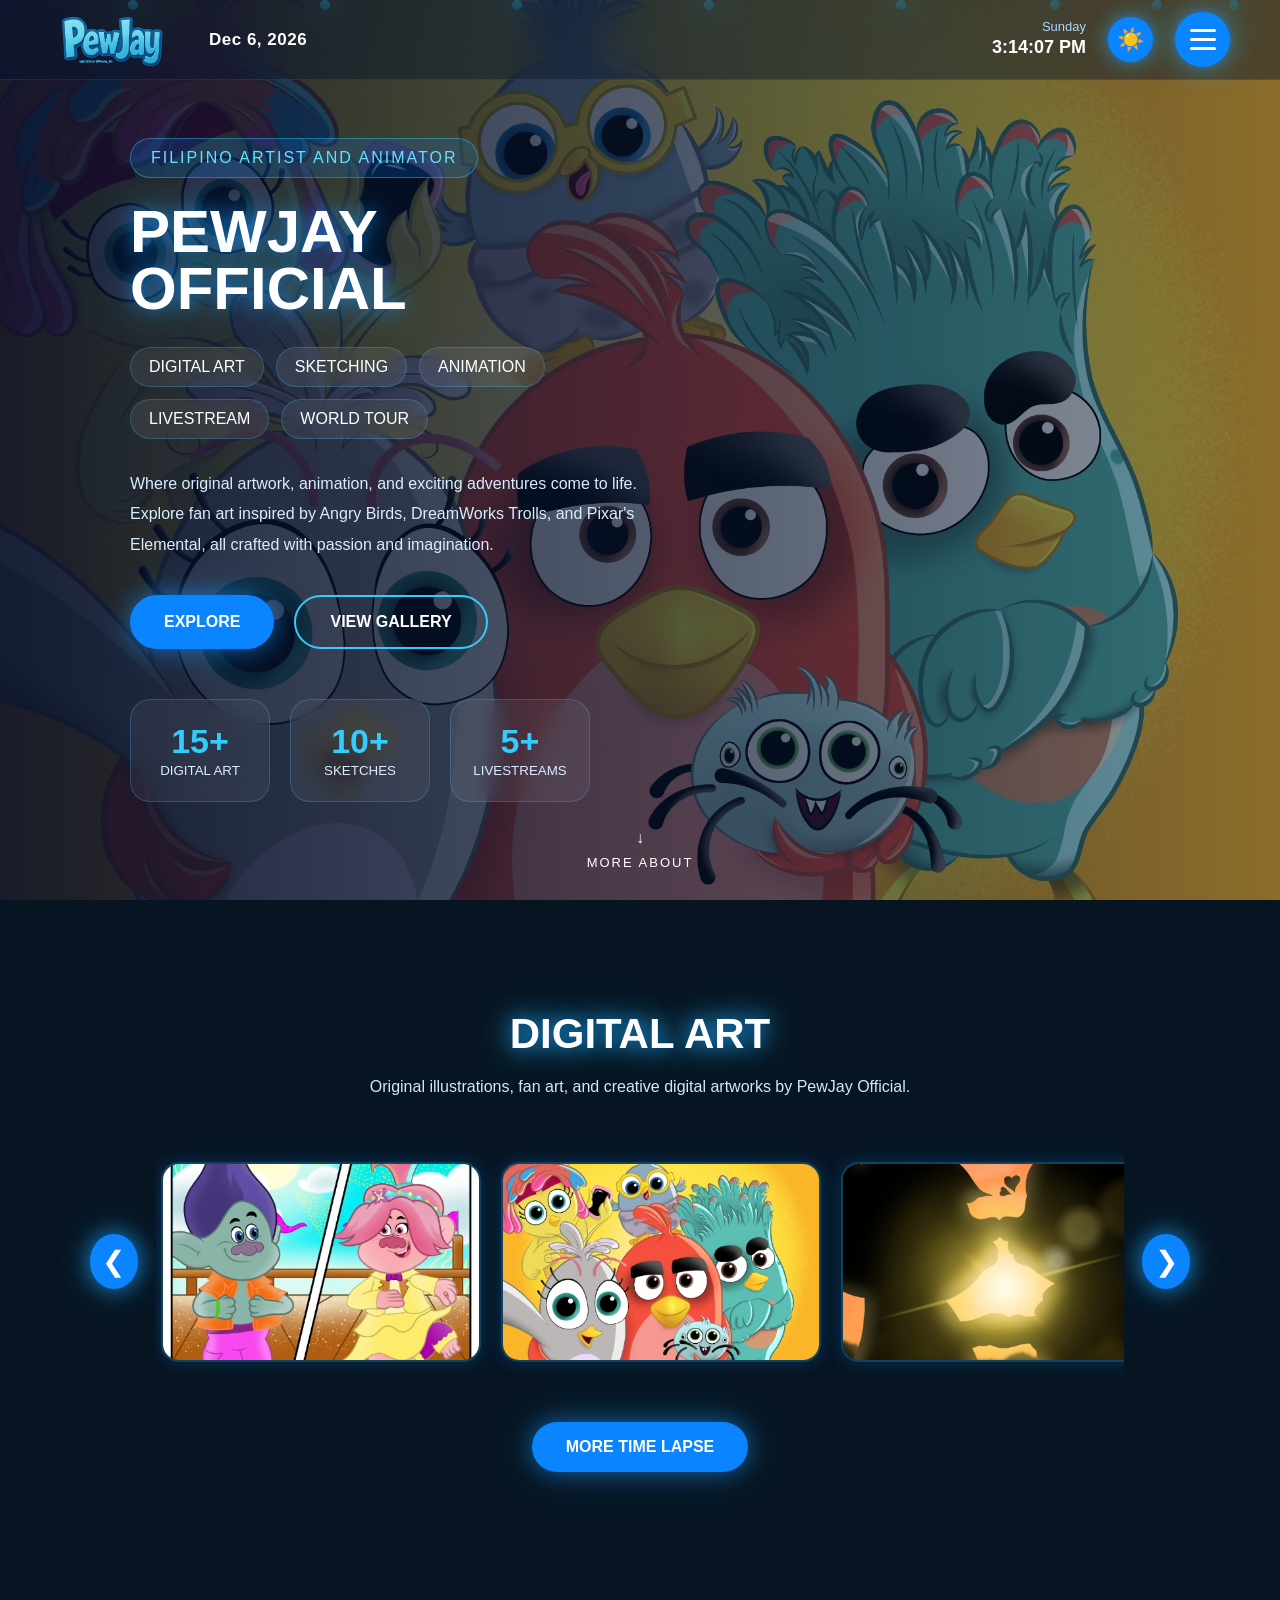
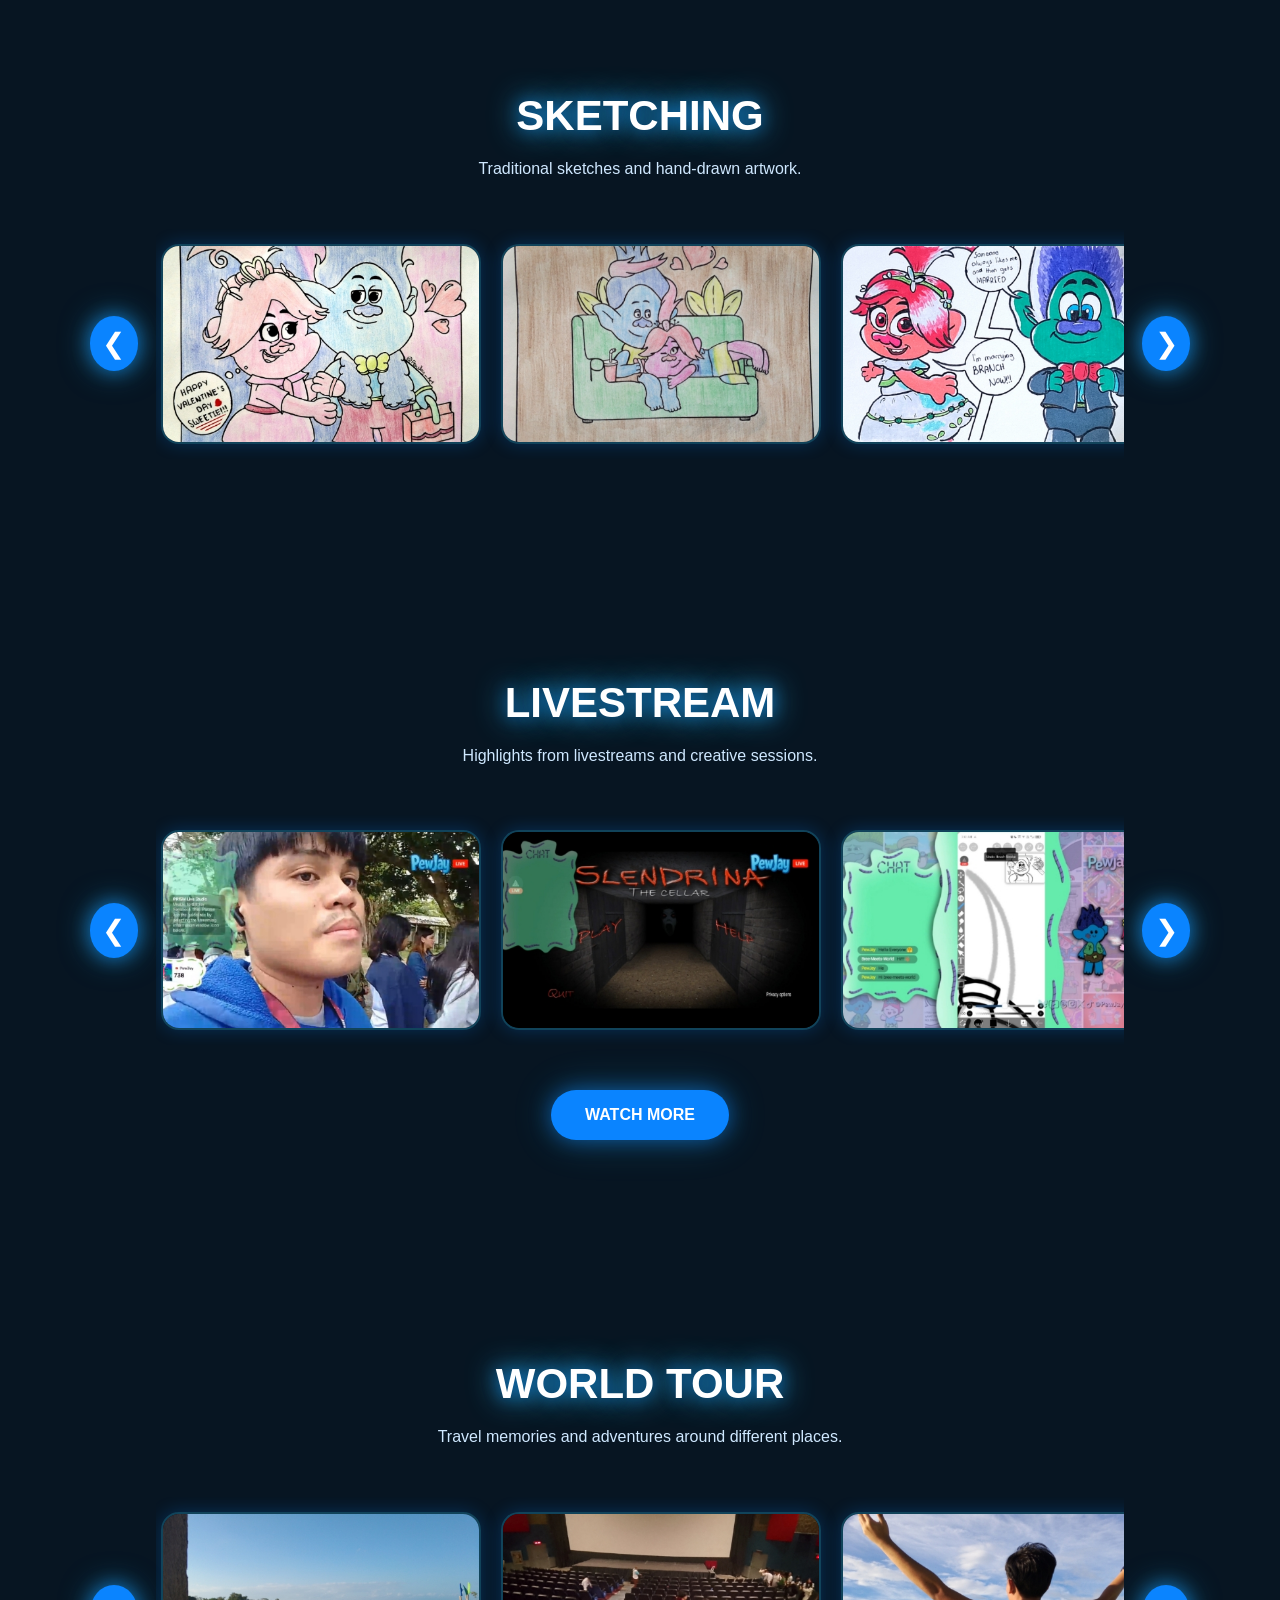
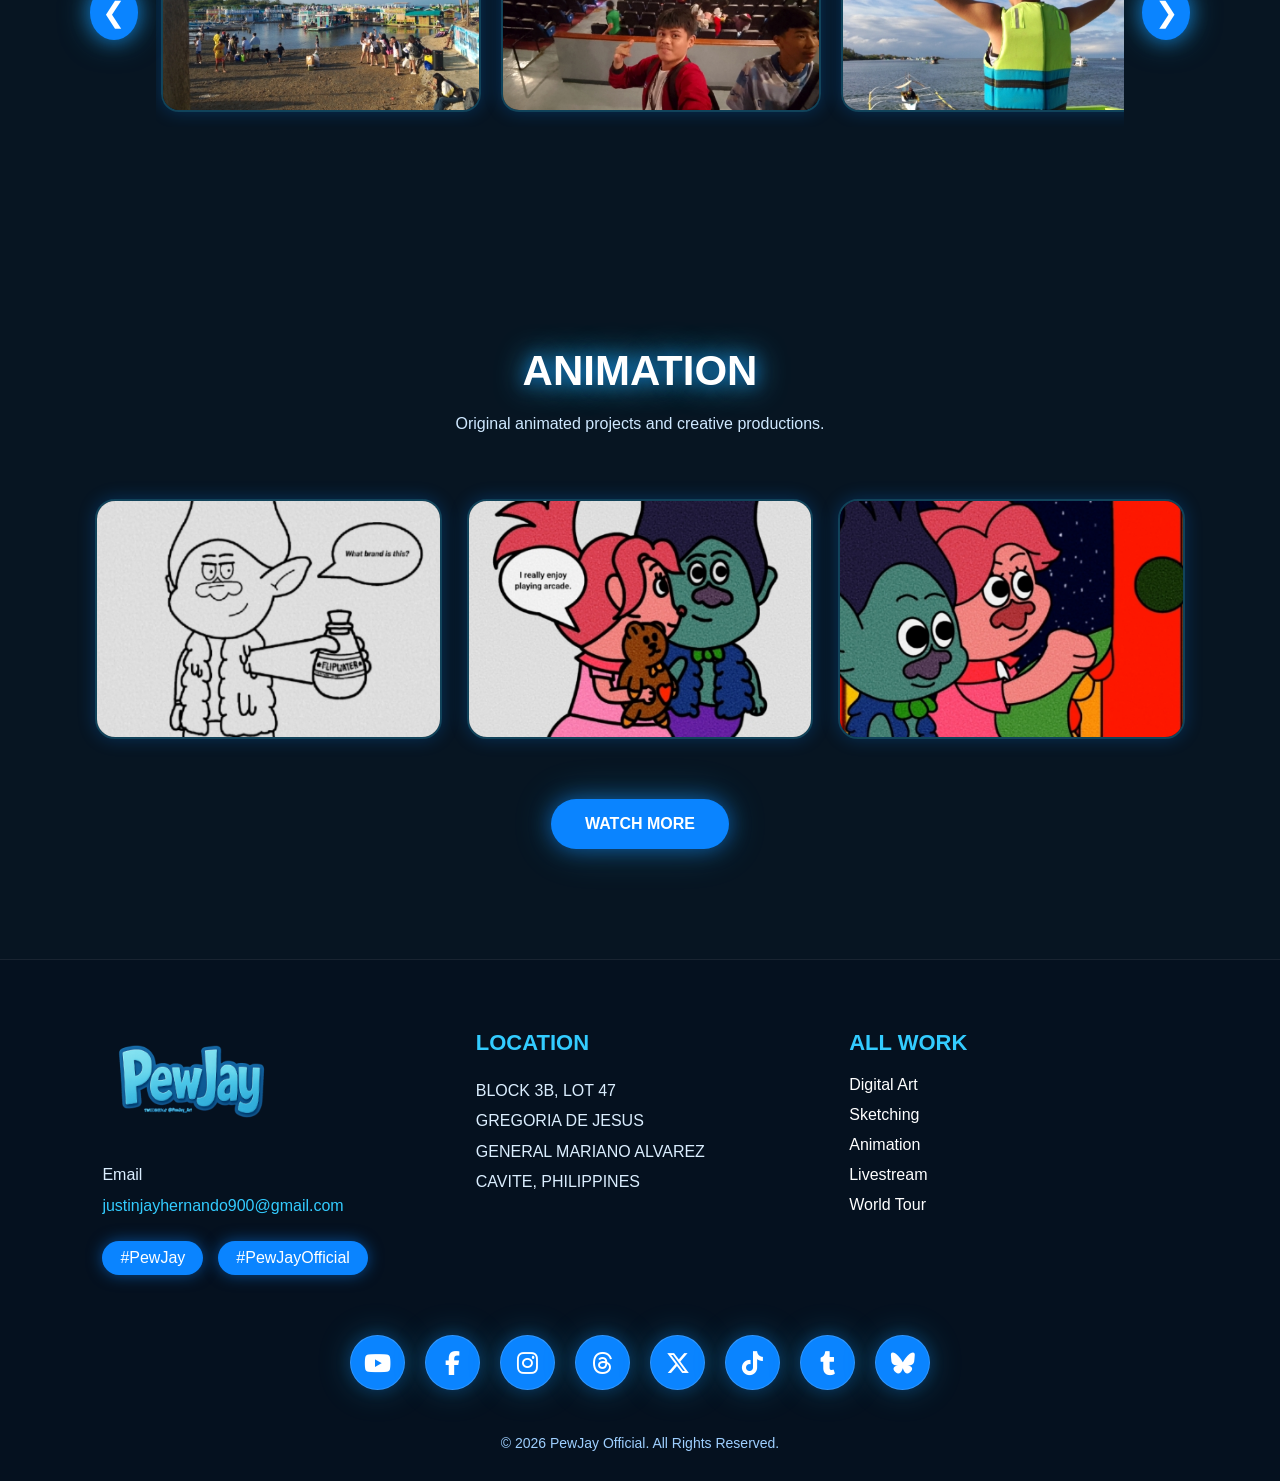
==== commit 9ec1fff8: "Web Public" ====
--- a/index.html
+++ b/index.html
@@ -214,7 +214,7 @@
 
                 </a>
 
-                <a href="gallery.html" class="btn secondary">
+                <a href="coming-soon.html" class="btn secondary">
 
                     VIEW GALLERY
 
